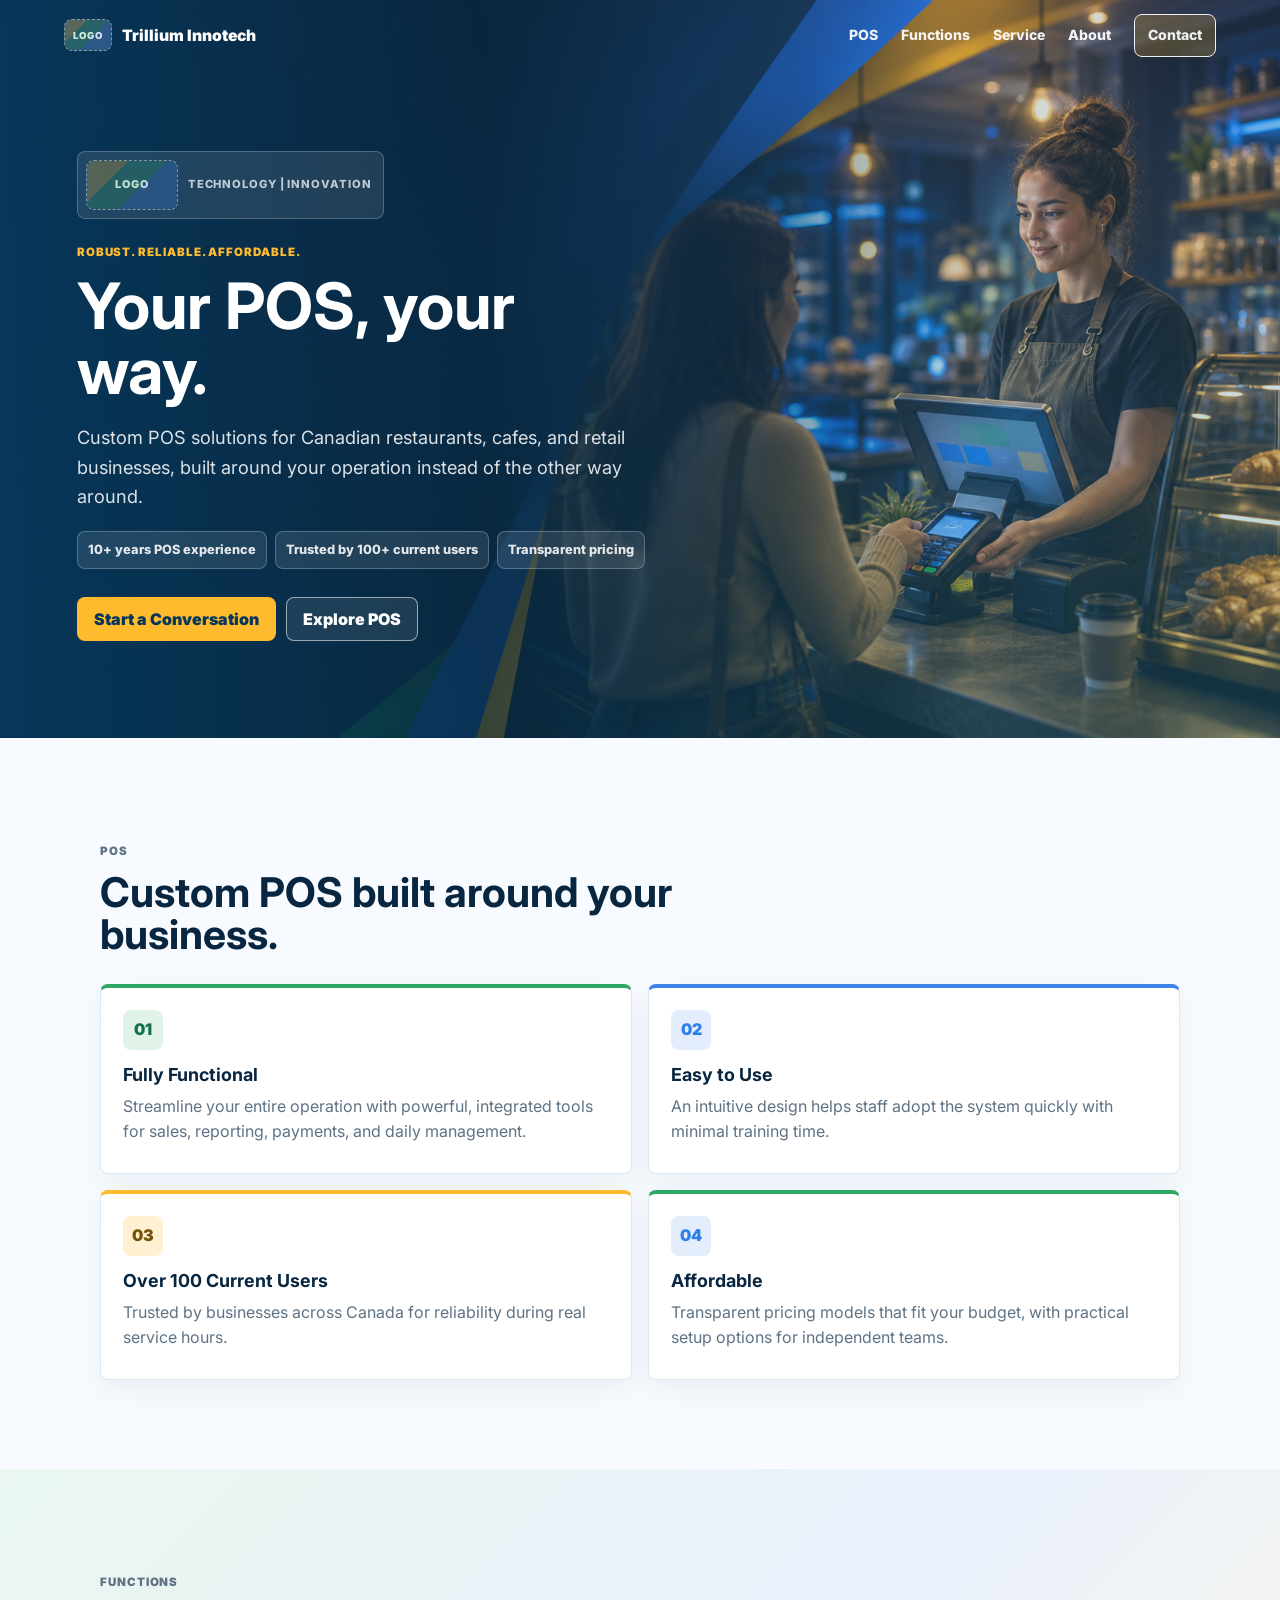
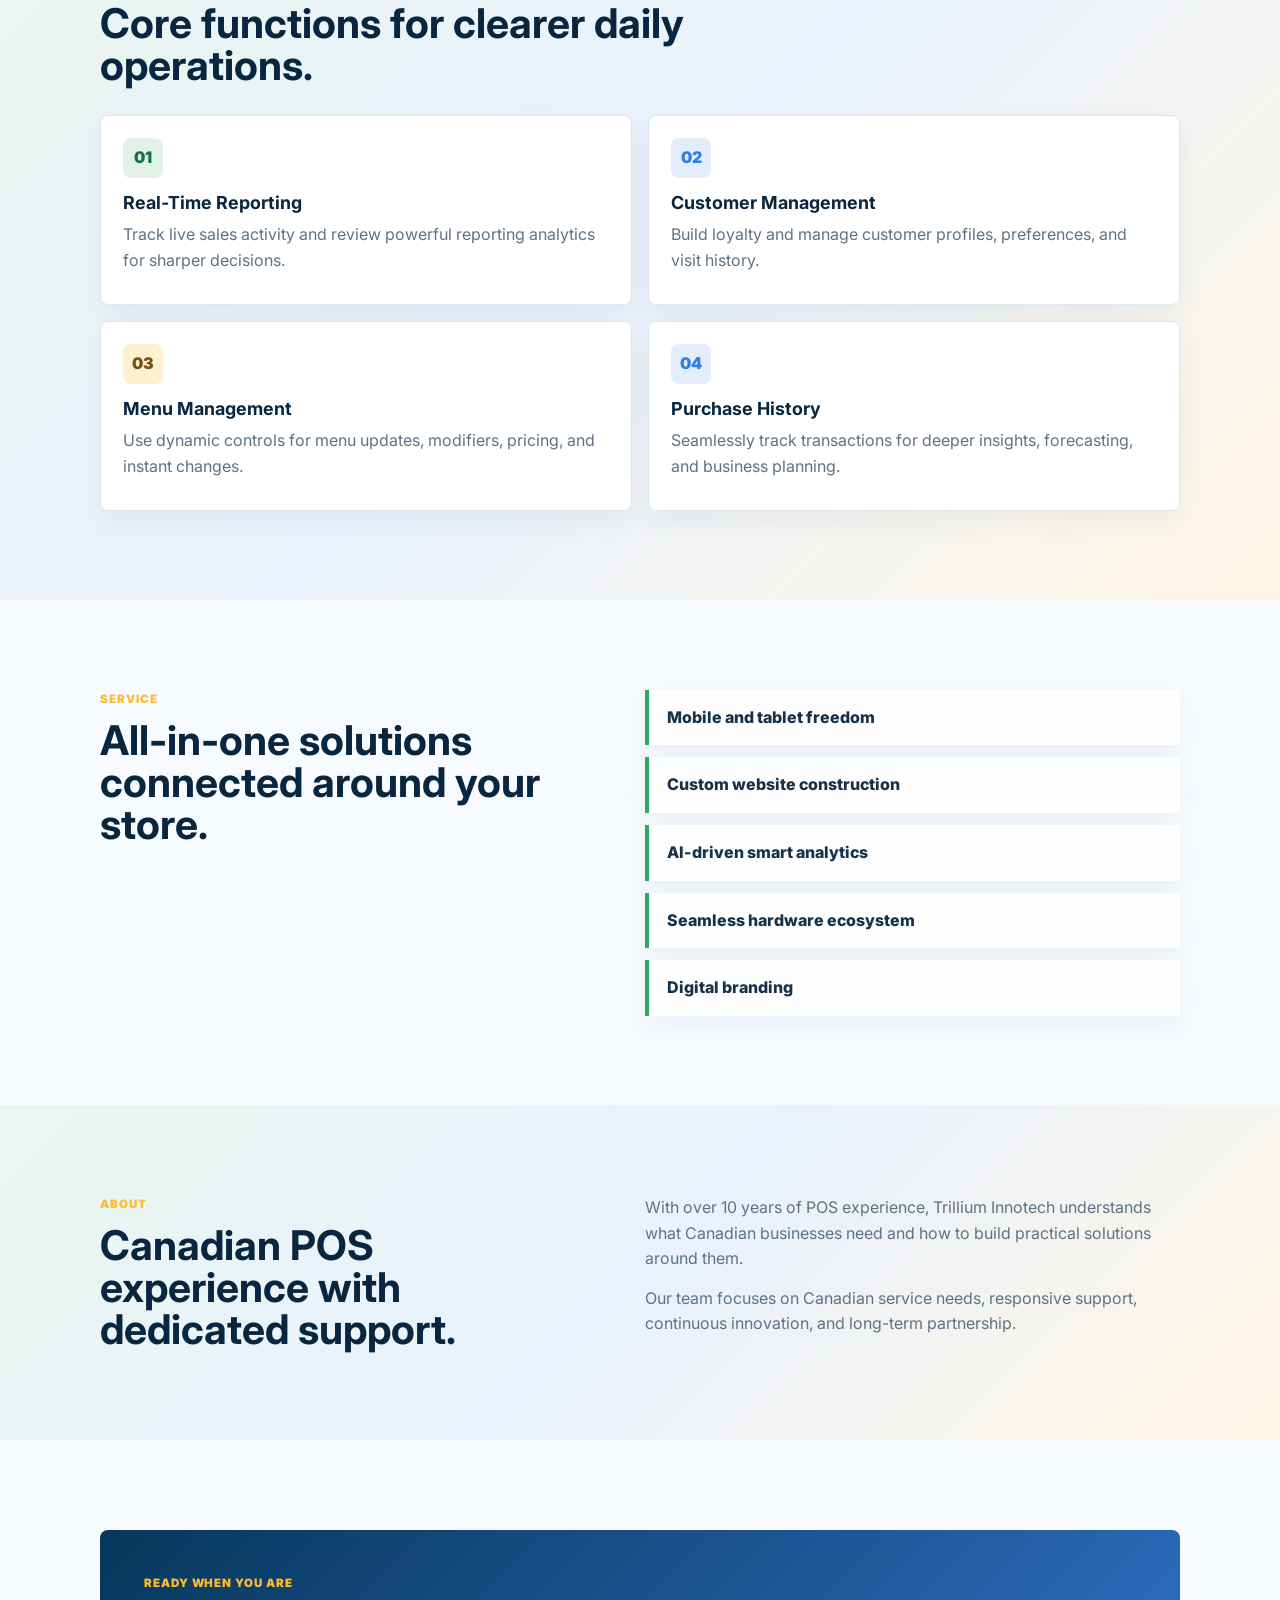
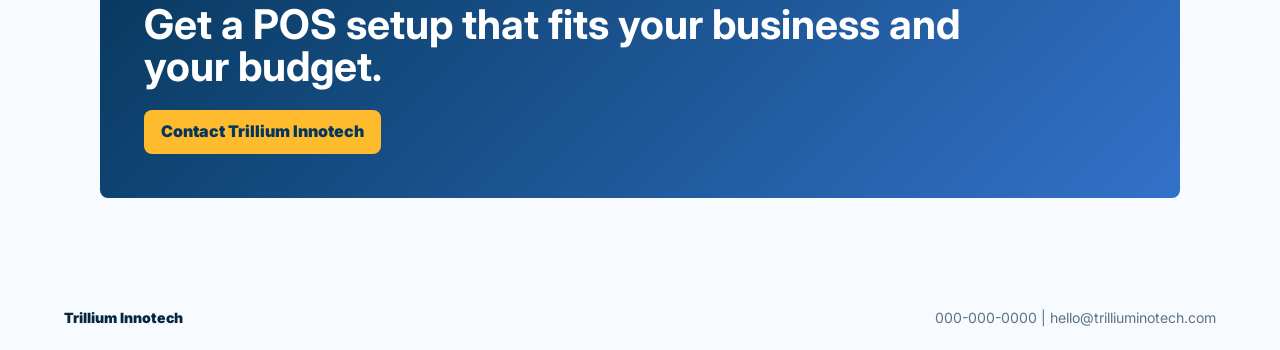
==== index.html @ b7286347 "Initial clean website" ====
<!doctype html>
<html lang="en">
  <head>
    <meta charset="utf-8">
    <meta name="viewport" content="width=device-width, initial-scale=1">
    <meta name="description" content="Trillium Innotech Canada delivers custom POS solutions for Canadian restaurants, cafes, and retail businesses.">
    <title>Trillium Innotech Canada | Your POS, Your Way</title>
    <link rel="preconnect" href="https://fonts.googleapis.com">
    <link rel="preconnect" href="https://fonts.gstatic.com" crossorigin>
    <link href="https://fonts.googleapis.com/css2?family=Inter:wght@400;500;600;700;800;900&display=swap" rel="stylesheet">
    <link rel="stylesheet" href="styles.css">
  </head>
  <body>
    <header class="site-header" data-header>
      <a class="brand" href="index.html" aria-label="Trillium Innotech home">
        <span class="logo-slot header-logo-slot" aria-hidden="true">Logo</span>
        <span>Trillium Innotech</span>
      </a>
      <nav class="nav" aria-label="Primary navigation">
        <a href="pos.html">POS</a>
        <a href="functions.html">Functions</a>
        <a href="service.html">Service</a>
        <a href="about.html">About</a>
        <a class="nav-cta" href="contact.html">Contact</a>
      </nav>
    </header>

    <main>
      <section class="hero">
        <img class="hero-image" src="assets/pos-hero.png" alt="Cafe checkout payment moment with POS technology">
        <div class="hero-overlay" aria-hidden="true"></div>
        <div class="hero-content">
          <div class="logo-reserve" aria-label="Reserved logo placement">
            <span class="logo-slot hero-logo-slot">Logo</span>
            <span class="logo-reserve-text">Technology | Innovation</span>
          </div>
          <p class="eyebrow">Robust. Reliable. Affordable.</p>
          <h1>Your POS, your way.</h1>
          <p class="hero-copy">
            Custom POS solutions for Canadian restaurants, cafes, and retail businesses, built around your operation instead of the other way around.
          </p>
          <div class="trust-strip" aria-label="Key commitments">
            <span>10+ years POS experience</span>
            <span>Trusted by 100+ current users</span>
            <span>Transparent pricing</span>
          </div>
          <div class="hero-actions">
            <a class="button primary" href="contact.html">Start a Conversation</a>
            <a class="button secondary" href="pos.html">Explore POS</a>
          </div>
        </div>
      </section>

      <section class="section">
        <div class="section-inner">
          <div class="section-heading">
            <p class="eyebrow">POS</p>
            <h2>Custom POS built around your business.</h2>
          </div>
          <div class="feature-layout">
            <article class="feature-card strong">
              <span class="card-icon">01</span>
              <h3>Fully Functional</h3>
              <p>Streamline your entire operation with powerful, integrated tools for sales, reporting, payments, and daily management.</p>
            </article>
            <article class="feature-card strong">
              <span class="card-icon">02</span>
              <h3>Easy to Use</h3>
              <p>An intuitive design helps staff adopt the system quickly with minimal training time.</p>
            </article>
            <article class="feature-card strong">
              <span class="card-icon">03</span>
              <h3>Over 100 Current Users</h3>
              <p>Trusted by businesses across Canada for reliability during real service hours.</p>
            </article>
            <article class="feature-card strong">
              <span class="card-icon">04</span>
              <h3>Affordable</h3>
              <p>Transparent pricing models that fit your budget, with practical setup options for independent teams.</p>
            </article>
          </div>
        </div>
      </section>

      <section class="section band">
        <div class="section-inner">
          <div class="section-heading">
            <p class="eyebrow">Functions</p>
            <h2>Core functions for clearer daily operations.</h2>
          </div>
          <div class="feature-layout">
            <article class="feature-card">
              <span class="card-icon">01</span>
              <h3>Real-Time Reporting</h3>
              <p>Track live sales activity and review powerful reporting analytics for sharper decisions.</p>
            </article>
            <article class="feature-card">
              <span class="card-icon">02</span>
              <h3>Customer Management</h3>
              <p>Build loyalty and manage customer profiles, preferences, and visit history.</p>
            </article>
            <article class="feature-card">
              <span class="card-icon">03</span>
              <h3>Menu Management</h3>
              <p>Use dynamic controls for menu updates, modifiers, pricing, and instant changes.</p>
            </article>
            <article class="feature-card">
              <span class="card-icon">04</span>
              <h3>Purchase History</h3>
              <p>Seamlessly track transactions for deeper insights, forecasting, and business planning.</p>
            </article>
          </div>
        </div>
      </section>

      <section class="section">
        <div class="section-inner split">
          <div>
            <p class="eyebrow">Service</p>
            <h2>All-in-one solutions connected around your store.</h2>
          </div>
          <div class="check-list">
            <p>Mobile and tablet freedom</p>
            <p>Custom website construction</p>
            <p>AI-driven smart analytics</p>
            <p>Seamless hardware ecosystem</p>
            <p>Digital branding</p>
          </div>
        </div>
      </section>

      <section class="section band">
        <div class="section-inner split">
          <div>
            <p class="eyebrow">About</p>
            <h2>Canadian POS experience with dedicated support.</h2>
          </div>
          <div class="body-copy">
            <p>With over 10 years of POS experience, Trillium Innotech understands what Canadian businesses need and how to build practical solutions around them.</p>
            <p>Our team focuses on Canadian service needs, responsive support, continuous innovation, and long-term partnership.</p>
          </div>
        </div>
      </section>

      <section class="section">
        <div class="section-inner cta-panel">
          <p class="eyebrow">Ready when you are</p>
          <h2>Get a POS setup that fits your business and your budget.</h2>
          <a class="button primary" href="contact.html">Contact Trillium Innotech</a>
        </div>
      </section>
    </main>

    <footer class="footer">
      <span>Trillium Innotech</span>
      <span>000-000-0000 | hello@trilliuminotech.com</span>
    </footer>

    <script src="script.js"></script>
  </body>
</html>
---- styles.css ----
:root {
  --navy: #06375b;
  --blue-slate: #3f82e8;
  --deep-teal: #13724e;
  --ocean: #2f7fe8;
  --aqua: #2fa866;
  --gold: #fdbb2d;
  --amber: #ffd464;
  --charcoal: #082640;
  --ink: #16324a;
  --muted: #5e7284;
  --paper: #f7fbff;
  --line: #dbe8f3;
  --white: #ffffff;
  --shadow: 0 18px 55px rgba(6, 55, 91, 0.14);
}

* {
  box-sizing: border-box;
}

html {
  scroll-behavior: smooth;
}

body {
  margin: 0;
  font-family: Inter, Arial, sans-serif;
  color: var(--ink);
  background: var(--paper);
  line-height: 1.6;
}

a {
  color: inherit;
  text-decoration: none;
}

img {
  display: block;
  max-width: 100%;
}

h1,
h2,
h3,
p {
  overflow-wrap: anywhere;
}

h1,
h2,
h3 {
  margin: 0;
  color: var(--charcoal);
  line-height: 1.02;
  letter-spacing: 0;
}

h1 {
  font-size: clamp(2.45rem, 5vw, 4.75rem);
}

h2 {
  font-size: clamp(1.8rem, 3.2vw, 3rem);
}

h3 {
  font-size: 1.12rem;
}

p {
  margin: 0;
}

.site-header {
  position: fixed;
  top: 0;
  left: 0;
  right: 0;
  z-index: 20;
  display: flex;
  align-items: center;
  justify-content: space-between;
  gap: 20px;
  padding: 14px clamp(20px, 5vw, 64px);
  color: var(--white);
  transition: background 180ms ease, box-shadow 180ms ease, color 180ms ease;
}

.site-header.light,
.site-header.is-scrolled {
  background: rgba(247, 251, 255, 0.96);
  color: var(--charcoal);
  box-shadow: 0 10px 30px rgba(6, 55, 91, 0.09);
  backdrop-filter: blur(16px);
}

.brand {
  display: inline-flex;
  align-items: center;
  gap: 10px;
  font-size: 0.98rem;
  font-weight: 900;
}

.logo-slot {
  display: grid;
  place-items: center;
  border: 1px dashed rgba(255, 255, 255, 0.45);
  border-radius: 8px;
  color: currentColor;
  font-weight: 900;
  text-transform: uppercase;
  letter-spacing: 0.08em;
  position: relative;
  overflow: hidden;
}

.logo-slot::before {
  content: "";
  position: absolute;
  inset: 0;
  background: linear-gradient(135deg, var(--gold) 0 30%, var(--aqua) 30% 58%, var(--blue-slate) 58% 100%);
  opacity: 0.24;
}

.logo-slot {
  isolation: isolate;
}

.header-logo-slot {
  width: 48px;
  height: 32px;
  font-size: 0.6rem;
  background: rgba(255, 255, 255, 0.12);
}

.site-header.light .header-logo-slot,
.site-header.is-scrolled .header-logo-slot {
  color: var(--ocean);
  background: var(--white);
  border-color: rgba(6, 55, 91, 0.18);
}

.nav {
  display: flex;
  align-items: center;
  gap: clamp(12px, 1.8vw, 24px);
  font-size: 0.88rem;
  font-weight: 800;
}

.nav a {
  opacity: 0.92;
}

.nav-cta {
  padding: 9px 13px;
  border: 1px solid currentColor;
  border-radius: 8px;
  background: rgba(253, 187, 45, 0.22);
}

.hero {
  position: relative;
  min-height: 82vh;
  display: grid;
  align-items: center;
  overflow: hidden;
  color: var(--white);
}

.hero-image,
.hero-overlay {
  position: absolute;
  inset: 0;
  width: 100%;
  height: 100%;
}

.hero-image {
  object-fit: cover;
}

.hero-overlay {
  background:
    linear-gradient(90deg, rgba(6, 55, 91, 0.94) 0%, rgba(8, 38, 64, 0.78) 38%, rgba(63, 130, 232, 0.2) 76%),
    linear-gradient(0deg, rgba(47, 168, 102, 0.18), rgba(253, 187, 45, 0.08));
}

.hero-content {
  position: relative;
  z-index: 1;
  width: min(720px, calc(100% - 40px));
  margin-left: clamp(20px, 6vw, 78px);
  padding-top: 54px;
}

.hero h1 {
  color: var(--white);
  max-width: 12ch;
}

.contact h1 {
  color: var(--white);
  max-width: 980px;
}

.hero-copy {
  max-width: 600px;
  margin-top: 20px;
  color: rgba(255, 255, 255, 0.86);
  font-size: clamp(1rem, 1.45vw, 1.14rem);
}

.logo-reserve {
  display: inline-flex;
  align-items: center;
  gap: 10px;
  margin-bottom: 24px;
  padding: 8px 12px 8px 8px;
  border: 1px solid rgba(255, 255, 255, 0.22);
  border-radius: 8px;
  background: rgba(255, 255, 255, 0.1);
  color: rgba(255, 255, 255, 0.9);
  backdrop-filter: blur(8px);
}

.hero-logo-slot {
  width: 92px;
  height: 50px;
  font-size: 0.68rem;
}

.logo-reserve-text {
  color: rgba(255, 255, 255, 0.72);
  font-size: 0.7rem;
  font-weight: 800;
  letter-spacing: 0.08em;
  text-transform: uppercase;
}

.eyebrow {
  margin: 0 0 12px;
  color: var(--gold);
  font-size: 0.72rem;
  font-weight: 900;
  letter-spacing: 0.08em;
  text-transform: uppercase;
}

.trust-strip {
  display: flex;
  flex-wrap: wrap;
  gap: 8px;
  margin-top: 20px;
}

.trust-strip span {
  padding: 8px 10px;
  border: 1px solid rgba(255, 255, 255, 0.24);
  border-radius: 8px;
  background: rgba(255, 255, 255, 0.1);
  color: rgba(255, 255, 255, 0.88);
  font-size: 0.8rem;
  font-weight: 800;
}

.hero-actions {
  display: flex;
  flex-wrap: wrap;
  gap: 10px;
  margin-top: 28px;
}

.button {
  display: inline-flex;
  align-items: center;
  justify-content: center;
  min-height: 44px;
  padding: 11px 16px;
  border: 1px solid transparent;
  border-radius: 8px;
  font-weight: 900;
  line-height: 1.1;
  cursor: pointer;
}

.button.primary {
  background: var(--gold);
  color: var(--navy);
}

.button.secondary {
  border-color: rgba(255, 255, 255, 0.55);
  color: var(--white);
  background: rgba(255, 255, 255, 0.09);
}

.section {
  padding: clamp(56px, 7vw, 92px) 0;
}

.section-inner {
  width: min(1080px, calc(100% - 40px));
  margin: 0 auto;
}

.section-inner.narrow {
  width: min(760px, calc(100% - 40px));
}

.section-heading {
  max-width: 700px;
  margin-bottom: 28px;
}

.section-heading p {
  max-width: 600px;
  margin-top: 14px;
  color: var(--muted);
}

.pillar-grid,
.feature-layout {
  display: grid;
  grid-template-columns: repeat(3, minmax(0, 1fr));
  gap: 16px;
}

.feature-layout {
  grid-template-columns: repeat(2, minmax(0, 1fr));
}

.feature-card {
  min-height: 190px;
  padding: 22px;
  border: 1px solid var(--line);
  border-radius: 8px;
  background: var(--white);
  box-shadow: 0 10px 28px rgba(6, 55, 91, 0.06);
}

.feature-card.strong {
  border-top: 4px solid var(--aqua);
}

.feature-card.strong:nth-child(2) {
  border-top-color: var(--blue-slate);
}

.feature-card.strong:nth-child(3) {
  border-top-color: var(--gold);
}

.feature-card h3 {
  margin-top: 16px;
}

.feature-card p {
  margin-top: 10px;
  color: var(--muted);
}

.card-icon {
  display: grid;
  place-items: center;
  width: 40px;
  height: 40px;
  border-radius: 8px;
  background: rgba(47, 168, 102, 0.14);
  color: var(--deep-teal);
  font-weight: 900;
}

.feature-card:nth-child(2n) .card-icon {
  background: rgba(63, 130, 232, 0.14);
  color: var(--ocean);
}

.feature-card:nth-child(3n) .card-icon {
  background: rgba(253, 187, 45, 0.22);
  color: #76510b;
}

.band {
  background:
    linear-gradient(135deg, rgba(47, 168, 102, 0.1), rgba(63, 130, 232, 0.11), rgba(253, 187, 45, 0.13)),
    var(--white);
}

.split,
.contact-grid {
  display: grid;
  grid-template-columns: minmax(0, 0.95fr) minmax(0, 1.05fr);
  gap: clamp(28px, 5vw, 60px);
  align-items: start;
}

.check-list {
  display: grid;
  gap: 12px;
}

.check-list p {
  padding: 15px 18px;
  border-left: 4px solid var(--aqua);
  background: rgba(255, 255, 255, 0.86);
  box-shadow: 0 10px 26px rgba(6, 55, 91, 0.06);
  color: var(--ink);
  font-weight: 800;
}

.warranty-strip {
  display: grid;
  grid-template-columns: minmax(0, 0.9fr) minmax(0, 1.1fr);
  gap: clamp(24px, 4vw, 48px);
  align-items: center;
}

.warranty-list {
  display: grid;
  grid-template-columns: repeat(3, minmax(0, 1fr));
  gap: 12px;
}

.warranty-list p {
  display: grid;
  gap: 6px;
  padding: 18px;
  border: 1px solid var(--line);
  border-radius: 8px;
  background: rgba(255, 255, 255, 0.88);
  box-shadow: 0 10px 26px rgba(6, 55, 91, 0.06);
}

.warranty-list strong {
  color: var(--charcoal);
}

.warranty-list span {
  color: var(--muted);
  font-weight: 800;
}

.body-copy {
  display: grid;
  gap: 14px;
  color: var(--muted);
  font-size: 1rem;
}

.cta-panel {
  padding: clamp(28px, 4vw, 44px);
  border-radius: 8px;
  background:
    linear-gradient(135deg, rgba(6, 55, 91, 0.97), rgba(63, 130, 232, 0.78)),
    var(--navy);
  color: var(--white);
}

.cta-panel h2 {
  max-width: 850px;
  color: var(--white);
}

.cta-panel .button {
  margin-top: 22px;
}

.page-hero {
  position: relative;
  min-height: 76vh;
  display: grid;
  align-items: center;
  overflow: hidden;
  padding: 138px 0 72px;
  background: var(--navy);
  color: var(--white);
}

.page-hero-image,
.page-hero-overlay {
  position: absolute;
  inset: 0;
  width: 100%;
  height: 100%;
}

.page-hero-image {
  object-fit: cover;
}

.page-hero-overlay {
  background:
    linear-gradient(90deg, rgba(6, 55, 91, 0.95) 0%, rgba(8, 38, 64, 0.76) 42%, rgba(63, 130, 232, 0.1) 78%),
    linear-gradient(0deg, rgba(47, 168, 102, 0.12), rgba(253, 187, 45, 0.08));
}

.page-hero .section-inner {
  position: relative;
  z-index: 1;
}

.page-hero h1 {
  color: var(--white);
}

.page-hero p:not(.eyebrow) {
  max-width: 640px;
  margin-top: 18px;
  color: rgba(255, 255, 255, 0.78);
  font-size: 1.05rem;
}

.contact {
  padding: clamp(96px, 10vw, 140px) 0 clamp(60px, 7vw, 92px);
  background:
    linear-gradient(135deg, rgba(6, 55, 91, 0.97), rgba(63, 130, 232, 0.76), rgba(47, 168, 102, 0.5)),
    var(--navy);
  color: var(--white);
}

.page-contact {
  min-height: calc(100vh - 76px);
}

.contact-stack {
  display: grid;
  gap: clamp(28px, 4vw, 44px);
}

.contact-intro {
  max-width: 980px;
}

.contact-lower {
  display: grid;
  grid-template-columns: minmax(260px, 0.75fr) minmax(420px, 1.25fr);
  gap: clamp(24px, 4vw, 48px);
  align-items: start;
}

.contact-details {
  display: grid;
  gap: 18px;
}

.contact p {
  max-width: 600px;
  margin-top: 18px;
  color: rgba(255, 255, 255, 0.72);
  font-size: 1rem;
}

.contact-intro p {
  max-width: 720px;
}

.contact-methods {
  display: grid;
  gap: 10px;
}

.contact-methods a {
  display: grid;
  gap: 3px;
  padding: 14px 16px;
  border: 1px solid rgba(255, 255, 255, 0.16);
  border-radius: 8px;
  background: rgba(255, 255, 255, 0.08);
}

.contact-methods span {
  color: var(--amber);
  font-size: 0.76rem;
  font-weight: 900;
  letter-spacing: 0.08em;
  text-transform: uppercase;
}

.contact-methods strong {
  color: var(--white);
  font-size: 1rem;
  overflow-wrap: anywhere;
}

.contact-form {
  display: grid;
  gap: 12px;
  padding: 20px;
  border-radius: 8px;
  background: rgba(255, 255, 255, 0.09);
  border: 1px solid rgba(255, 255, 255, 0.16);
}

.contact-form label {
  display: grid;
  gap: 7px;
  color: rgba(255, 255, 255, 0.82);
  font-size: 0.9rem;
  font-weight: 800;
}

.contact-form input,
.contact-form textarea {
  width: 100%;
  border: 1px solid rgba(255, 255, 255, 0.18);
  border-radius: 8px;
  padding: 12px 13px;
  color: var(--white);
  background: rgba(255, 255, 255, 0.11);
  font: inherit;
}

.contact-form textarea {
  resize: vertical;
}

.contact-form input::placeholder,
.contact-form textarea::placeholder {
  color: rgba(255, 255, 255, 0.48);
}

.contact-form .button {
  width: 100%;
}

.contact-form .button:disabled {
  cursor: wait;
  opacity: 0.68;
}

.form-status {
  min-height: 1.35em;
  margin: 0;
  color: rgba(255, 255, 255, 0.72);
  font-size: 0.92rem;
}

.form-status[data-state="success"] {
  color: #99f6c8;
}

.form-status[data-state="error"] {
  color: #f8c38d;
}

.footer {
  display: flex;
  flex-wrap: wrap;
  justify-content: space-between;
  gap: 12px;
  padding: 20px clamp(20px, 5vw, 64px);
  color: var(--muted);
  background: var(--paper);
  font-size: 0.88rem;
}

.footer span:first-child {
  color: var(--charcoal);
  font-weight: 900;
}

@media (max-width: 900px) {
  .site-header {
    align-items: flex-start;
    padding: 14px 20px;
  }

  .nav {
    display: none;
  }

  .hero {
    min-height: 78vh;
  }

  .hero-overlay {
    background: linear-gradient(90deg, rgba(6, 55, 91, 0.96), rgba(63, 130, 232, 0.68));
  }

  .page-hero {
    min-height: 70vh;
  }

  .page-hero-overlay {
    background: linear-gradient(90deg, rgba(6, 55, 91, 0.96), rgba(63, 130, 232, 0.68));
  }

  .hero-content {
    margin-left: 20px;
    padding-top: 48px;
  }

  .pillar-grid,
  .feature-layout,
  .split,
  .contact-grid,
  .contact-lower,
  .warranty-strip {
    grid-template-columns: 1fr;
  }

  .warranty-list {
    grid-template-columns: 1fr;
  }

  .feature-card {
    min-height: auto;
  }
}

@media (max-width: 540px) {
  h1 {
    font-size: 2.25rem;
  }

  .logo-reserve {
    align-items: flex-start;
    flex-direction: column;
  }

  .hero-actions,
  .button {
    width: 100%;
  }

  .hero-content {
    width: calc(100% - 32px);
    margin-left: 16px;
  }
}
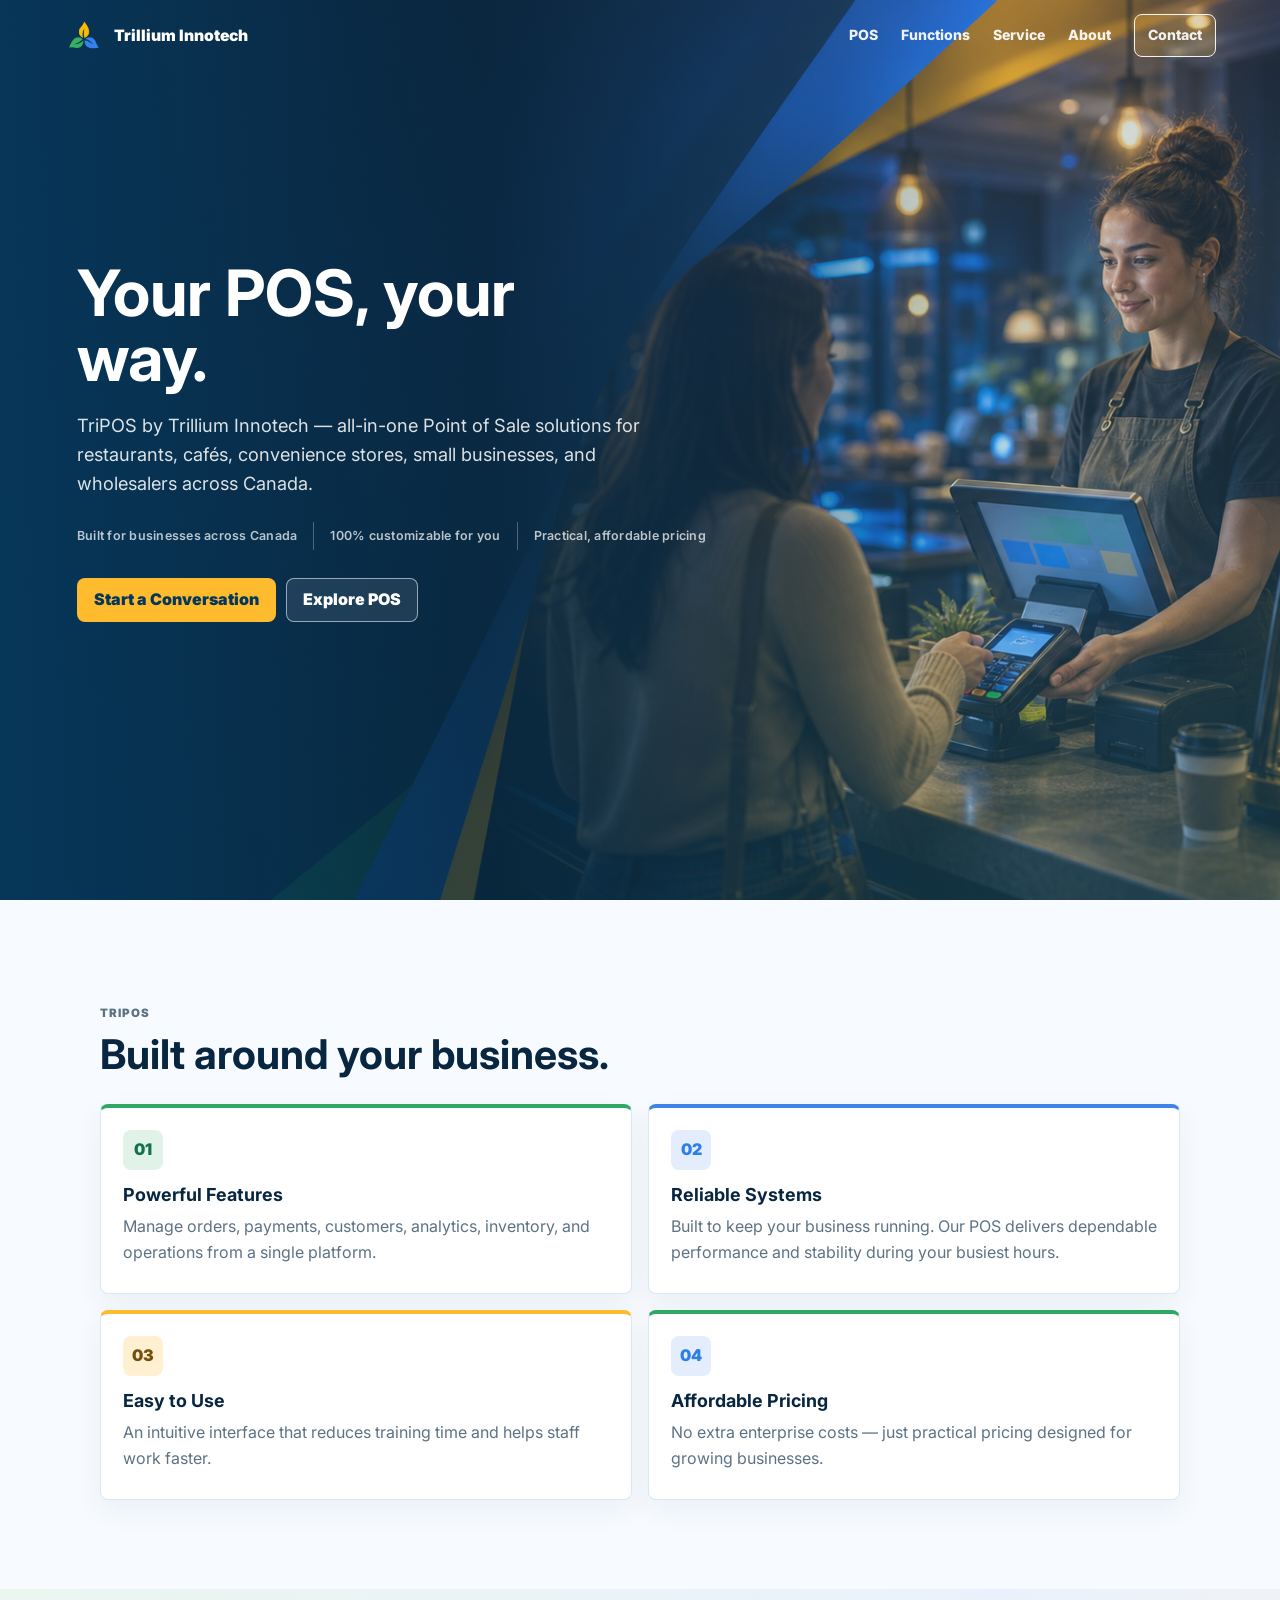
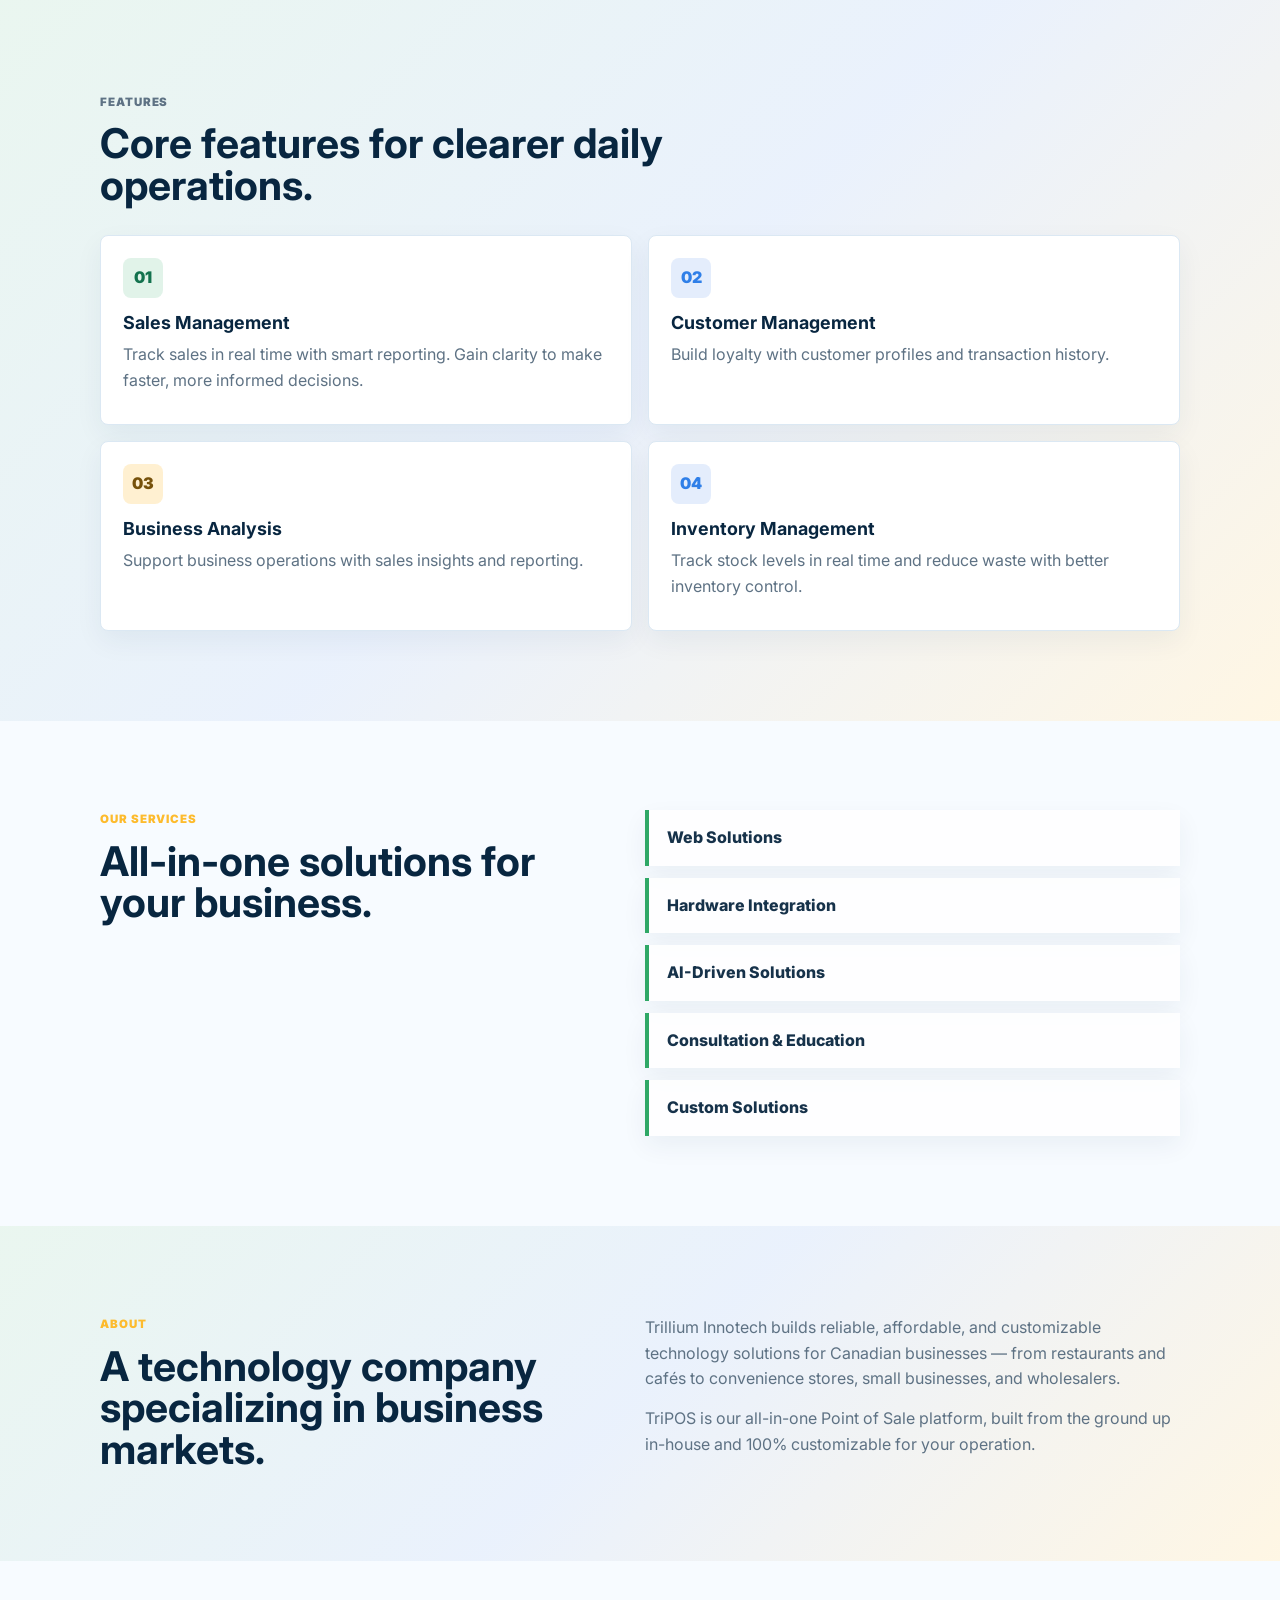
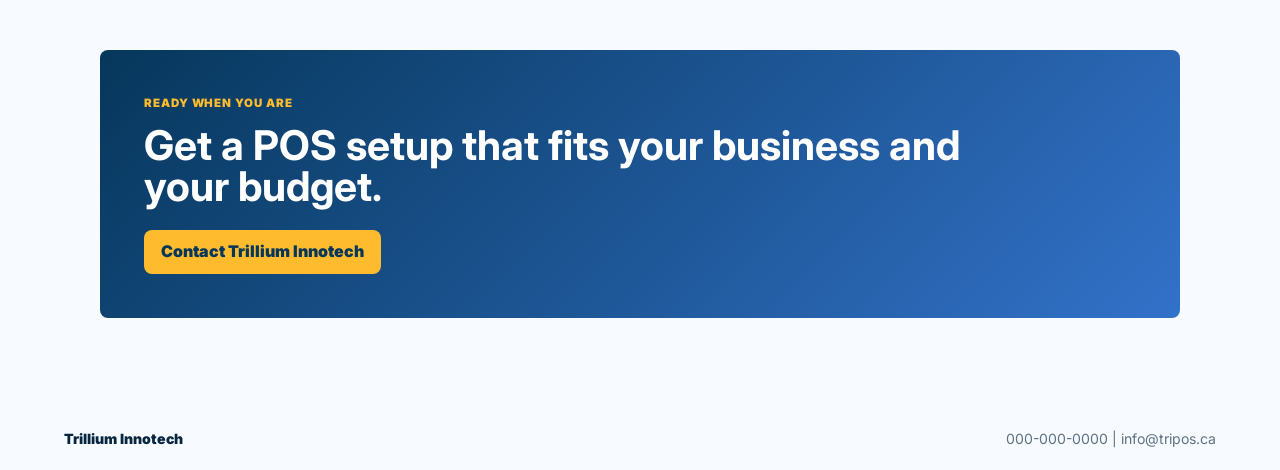
==== commit 77b411ad: "feat: refactor follow by brochure. Add logo assets" ====
--- a/index.html
+++ b/index.html
@@ -13,7 +13,7 @@
   <body>
     <header class="site-header" data-header>
       <a class="brand" href="index.html" aria-label="Trillium Innotech home">
-        <span class="logo-slot header-logo-slot" aria-hidden="true">Logo</span>
+        <img src="assets/logo_remove_bg.png" alt="Trillium Innotech" class="header-logo" aria-hidden="true">
         <span>Trillium Innotech</span>
       </a>
       <nav class="nav" aria-label="Primary navigation">
@@ -30,19 +30,14 @@
         <img class="hero-image" src="assets/pos-hero.png" alt="Cafe checkout payment moment with POS technology">
         <div class="hero-overlay" aria-hidden="true"></div>
         <div class="hero-content">
-          <div class="logo-reserve" aria-label="Reserved logo placement">
-            <span class="logo-slot hero-logo-slot">Logo</span>
-            <span class="logo-reserve-text">Technology | Innovation</span>
-          </div>
-          <p class="eyebrow">Robust. Reliable. Affordable.</p>
           <h1>Your POS, your way.</h1>
           <p class="hero-copy">
-            Custom POS solutions for Canadian restaurants, cafes, and retail businesses, built around your operation instead of the other way around.
+            TriPOS by Trillium Innotech — all-in-one Point of Sale solutions for restaurants, cafés, convenience stores, small businesses, and wholesalers across Canada.
           </p>
           <div class="trust-strip" aria-label="Key commitments">
-            <span>10+ years POS experience</span>
-            <span>Trusted by 100+ current users</span>
-            <span>Transparent pricing</span>
+            <span>Built for businesses across Canada</span>
+            <span>100% customizable for you</span>
+            <span>Practical, affordable pricing</span>
           </div>
           <div class="hero-actions">
             <a class="button primary" href="contact.html">Start a Conversation</a>
@@ -54,29 +49,29 @@
       <section class="section">
         <div class="section-inner">
           <div class="section-heading">
-            <p class="eyebrow">POS</p>
-            <h2>Custom POS built around your business.</h2>
+            <p class="eyebrow">TriPOS</p>
+            <h2>Built around your business.</h2>
           </div>
           <div class="feature-layout">
             <article class="feature-card strong">
               <span class="card-icon">01</span>
-              <h3>Fully Functional</h3>
-              <p>Streamline your entire operation with powerful, integrated tools for sales, reporting, payments, and daily management.</p>
+              <h3>Powerful Features</h3>
+              <p>Manage orders, payments, customers, analytics, inventory, and operations from a single platform.</p>
             </article>
             <article class="feature-card strong">
               <span class="card-icon">02</span>
-              <h3>Easy to Use</h3>
-              <p>An intuitive design helps staff adopt the system quickly with minimal training time.</p>
+              <h3>Reliable Systems</h3>
+              <p>Built to keep your business running. Our POS delivers dependable performance and stability during your busiest hours.</p>
             </article>
             <article class="feature-card strong">
               <span class="card-icon">03</span>
-              <h3>Over 100 Current Users</h3>
-              <p>Trusted by businesses across Canada for reliability during real service hours.</p>
+              <h3>Easy to Use</h3>
+              <p>An intuitive interface that reduces training time and helps staff work faster.</p>
             </article>
             <article class="feature-card strong">
               <span class="card-icon">04</span>
-              <h3>Affordable</h3>
-              <p>Transparent pricing models that fit your budget, with practical setup options for independent teams.</p>
+              <h3>Affordable Pricing</h3>
+              <p>No extra enterprise costs — just practical pricing designed for growing businesses.</p>
             </article>
           </div>
         </div>
@@ -85,29 +80,29 @@
       <section class="section band">
         <div class="section-inner">
           <div class="section-heading">
-            <p class="eyebrow">Functions</p>
-            <h2>Core functions for clearer daily operations.</h2>
+            <p class="eyebrow">Features</p>
+            <h2>Core features for clearer daily operations.</h2>
           </div>
           <div class="feature-layout">
             <article class="feature-card">
               <span class="card-icon">01</span>
-              <h3>Real-Time Reporting</h3>
-              <p>Track live sales activity and review powerful reporting analytics for sharper decisions.</p>
+              <h3>Sales Management</h3>
+              <p>Track sales in real time with smart reporting. Gain clarity to make faster, more informed decisions.</p>
             </article>
             <article class="feature-card">
               <span class="card-icon">02</span>
               <h3>Customer Management</h3>
-              <p>Build loyalty and manage customer profiles, preferences, and visit history.</p>
+              <p>Build loyalty with customer profiles and transaction history.</p>
             </article>
             <article class="feature-card">
               <span class="card-icon">03</span>
-              <h3>Menu Management</h3>
-              <p>Use dynamic controls for menu updates, modifiers, pricing, and instant changes.</p>
+              <h3>Business Analysis</h3>
+              <p>Support business operations with sales insights and reporting.</p>
             </article>
             <article class="feature-card">
               <span class="card-icon">04</span>
-              <h3>Purchase History</h3>
-              <p>Seamlessly track transactions for deeper insights, forecasting, and business planning.</p>
+              <h3>Inventory Management</h3>
+              <p>Track stock levels in real time and reduce waste with better inventory control.</p>
             </article>
           </div>
         </div>
@@ -116,15 +111,15 @@
       <section class="section">
         <div class="section-inner split">
           <div>
-            <p class="eyebrow">Service</p>
-            <h2>All-in-one solutions connected around your store.</h2>
+            <p class="eyebrow">Our Services</p>
+            <h2>All-in-one solutions for your business.</h2>
           </div>
           <div class="check-list">
-            <p>Mobile and tablet freedom</p>
-            <p>Custom website construction</p>
-            <p>AI-driven smart analytics</p>
-            <p>Seamless hardware ecosystem</p>
-            <p>Digital branding</p>
+            <p>Web Solutions</p>
+            <p>Hardware Integration</p>
+            <p>AI-Driven Solutions</p>
+            <p>Consultation &amp; Education</p>
+            <p>Custom Solutions</p>
           </div>
         </div>
       </section>
@@ -133,11 +128,11 @@
         <div class="section-inner split">
           <div>
             <p class="eyebrow">About</p>
-            <h2>Canadian POS experience with dedicated support.</h2>
+            <h2>A technology company specializing in business markets.</h2>
           </div>
           <div class="body-copy">
-            <p>With over 10 years of POS experience, Trillium Innotech understands what Canadian businesses need and how to build practical solutions around them.</p>
-            <p>Our team focuses on Canadian service needs, responsive support, continuous innovation, and long-term partnership.</p>
+            <p>Trillium Innotech builds reliable, affordable, and customizable technology solutions for Canadian businesses — from restaurants and cafés to convenience stores, small businesses, and wholesalers.</p>
+            <p>TriPOS is our all-in-one Point of Sale platform, built from the ground up in-house and 100% customizable for your operation.</p>
           </div>
         </div>
       </section>
@@ -153,7 +148,7 @@
 
     <footer class="footer">
       <span>Trillium Innotech</span>
-      <span>000-000-0000 | hello@trilliuminotech.com</span>
+      <span>000-000-0000 | info@tripos.ca</span>
     </footer>
 
     <script src="script.js"></script>
--- a/styles.css
+++ b/styles.css
@@ -104,43 +104,10 @@
   font-weight: 900;
 }
 
-.logo-slot {
-  display: grid;
-  place-items: center;
-  border: 1px dashed rgba(255, 255, 255, 0.45);
-  border-radius: 8px;
-  color: currentColor;
-  font-weight: 900;
-  text-transform: uppercase;
-  letter-spacing: 0.08em;
-  position: relative;
-  overflow: hidden;
-}
-
-.logo-slot::before {
-  content: "";
-  position: absolute;
-  inset: 0;
-  background: linear-gradient(135deg, var(--gold) 0 30%, var(--aqua) 30% 58%, var(--blue-slate) 58% 100%);
-  opacity: 0.24;
-}
-
-.logo-slot {
-  isolation: isolate;
-}
-
-.header-logo-slot {
-  width: 48px;
+.header-logo {
   height: 32px;
-  font-size: 0.6rem;
-  background: rgba(255, 255, 255, 0.12);
-}
-
-.site-header.light .header-logo-slot,
-.site-header.is-scrolled .header-logo-slot {
-  color: var(--ocean);
-  background: var(--white);
-  border-color: rgba(6, 55, 91, 0.18);
+  width: auto;
+  display: block;
 }
 
 .nav {
@@ -164,7 +131,7 @@
 
 .hero {
   position: relative;
-  min-height: 82vh;
+  height: 100vh;
   display: grid;
   align-items: center;
   overflow: hidden;
@@ -195,6 +162,7 @@
   width: min(720px, calc(100% - 40px));
   margin-left: clamp(20px, 6vw, 78px);
   padding-top: 54px;
+  padding-bottom: 72px;
 }
 
 .hero h1 {
@@ -227,10 +195,10 @@
   backdrop-filter: blur(8px);
 }
 
-.hero-logo-slot {
-  width: 92px;
-  height: 50px;
-  font-size: 0.68rem;
+.hero-logo {
+  height: 48px;
+  width: auto;
+  display: block;
 }
 
 .logo-reserve-text {
@@ -253,18 +221,23 @@
 .trust-strip {
   display: flex;
   flex-wrap: wrap;
-  gap: 8px;
-  margin-top: 20px;
+  align-items: center;
+  gap: 0;
+  margin-top: 24px;
 }
 
 .trust-strip span {
-  padding: 8px 10px;
-  border: 1px solid rgba(255, 255, 255, 0.24);
-  border-radius: 8px;
-  background: rgba(255, 255, 255, 0.1);
-  color: rgba(255, 255, 255, 0.88);
-  font-size: 0.8rem;
-  font-weight: 800;
+  padding: 4px 16px;
+  border-left: 1px solid rgba(255, 255, 255, 0.28);
+  color: rgba(255, 255, 255, 0.72);
+  font-size: 0.78rem;
+  font-weight: 600;
+  letter-spacing: 0.02em;
+}
+
+.trust-strip span:first-child {
+  border-left: none;
+  padding-left: 0;
 }
 
 .hero-actions {
@@ -331,6 +304,10 @@
 
 .feature-layout {
   grid-template-columns: repeat(2, minmax(0, 1fr));
+}
+
+.feature-layout.stack {
+  grid-template-columns: 1fr;
 }
 
 .feature-card {
@@ -674,7 +651,7 @@
   }
 
   .hero {
-    min-height: 78vh;
+    height: 100svh;
   }
 
   .hero-overlay {
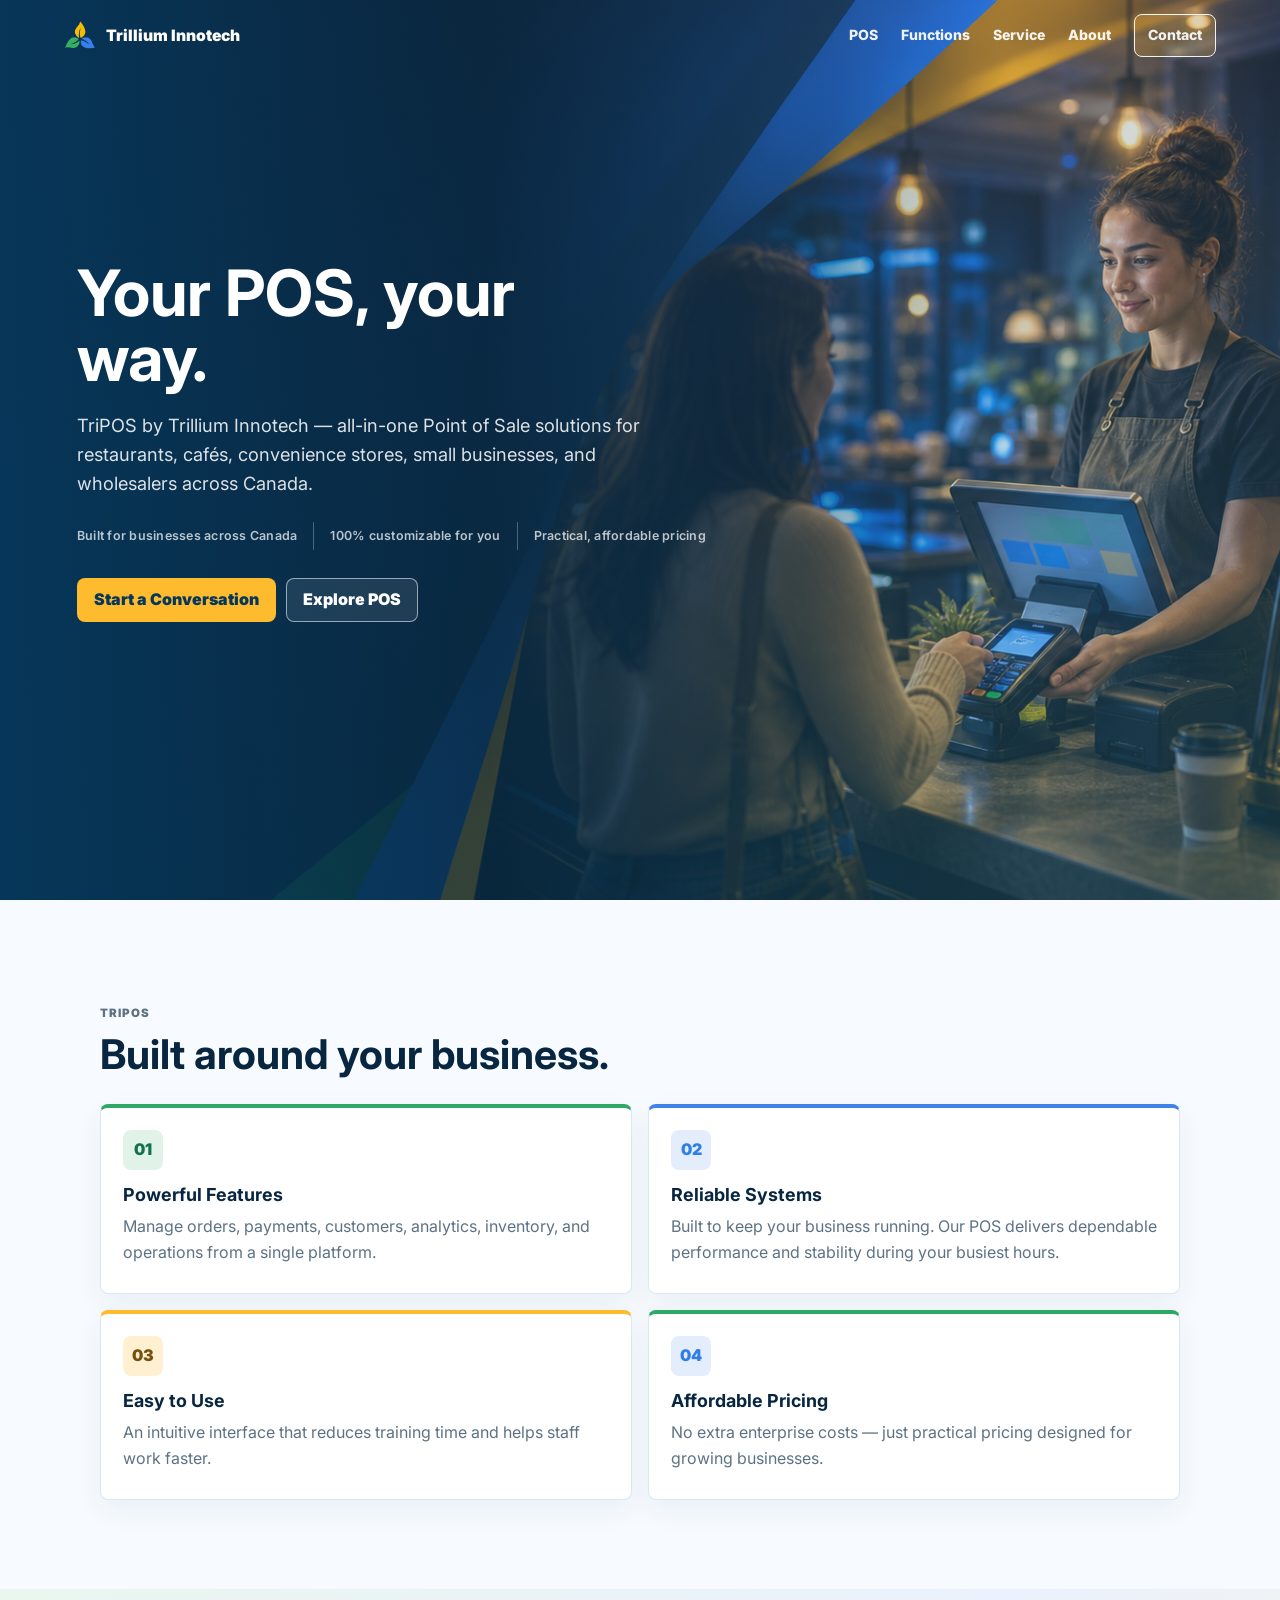
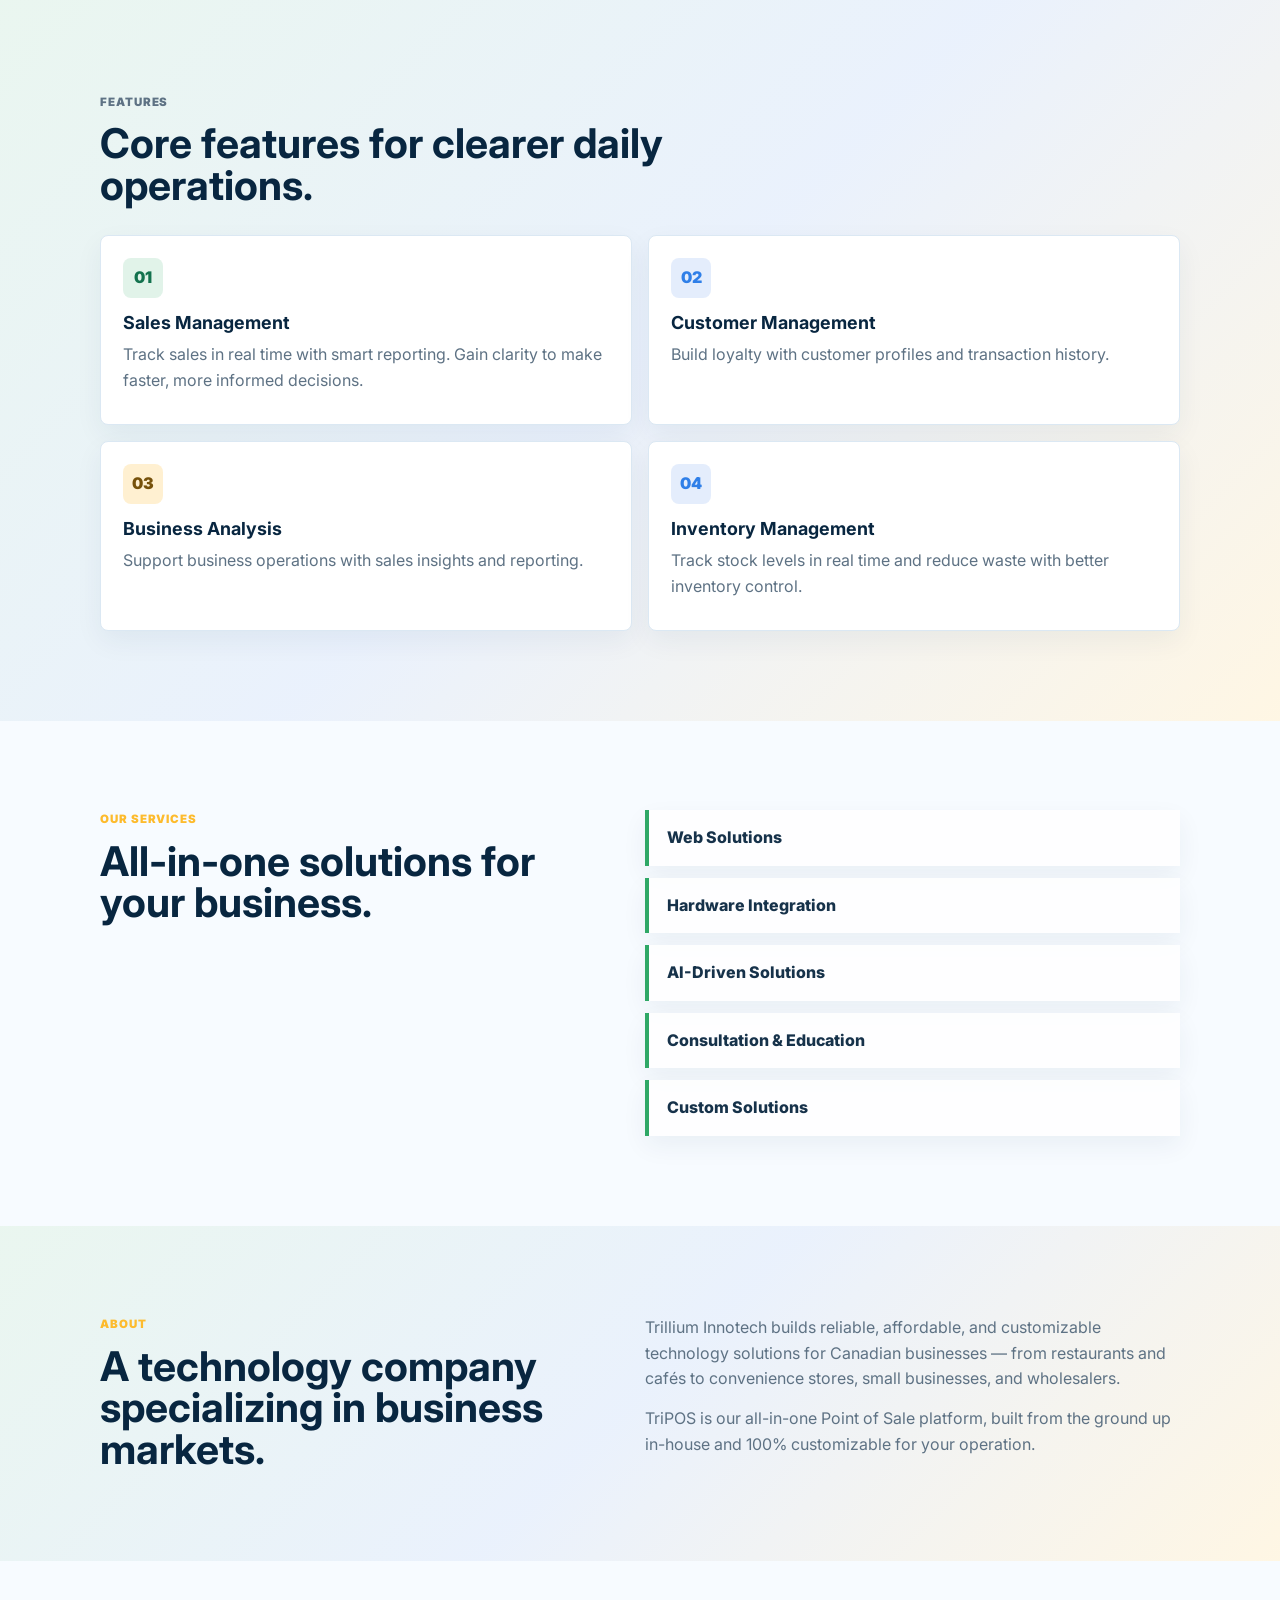
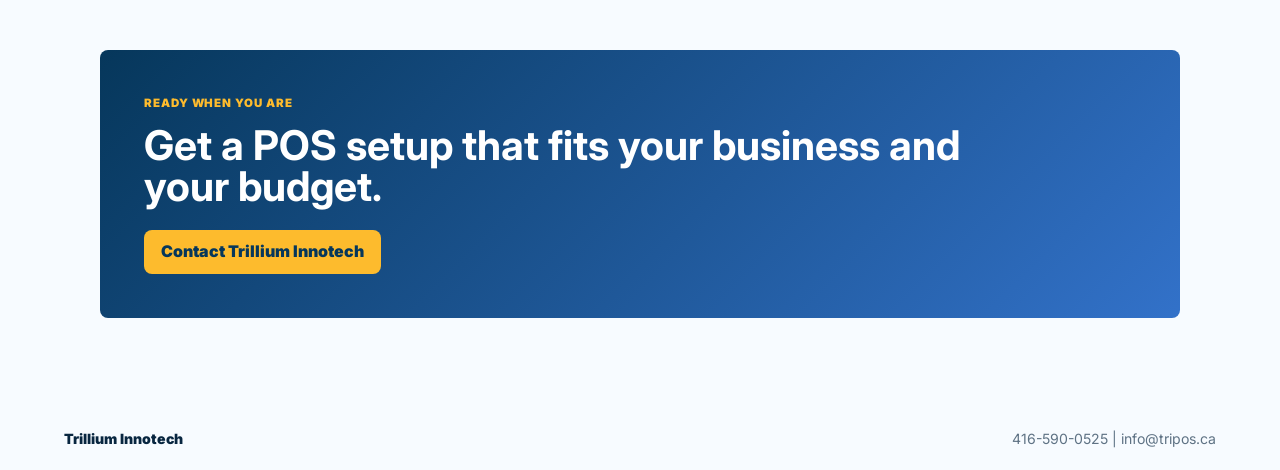
==== commit c193679a: "feat: update the logo" ====
--- a/index.html
+++ b/index.html
@@ -8,6 +8,7 @@
     <link rel="preconnect" href="https://fonts.googleapis.com">
     <link rel="preconnect" href="https://fonts.gstatic.com" crossorigin>
     <link href="https://fonts.googleapis.com/css2?family=Inter:wght@400;500;600;700;800;900&display=swap" rel="stylesheet">
+    <link rel="icon" type="image/png" href="assets/logo_remove_bg.png">
     <link rel="stylesheet" href="styles.css">
   </head>
   <body>
@@ -148,7 +149,7 @@
 
     <footer class="footer">
       <span>Trillium Innotech</span>
-      <span>000-000-0000 | info@tripos.ca</span>
+      <span>416-590-0525 | info@tripos.ca</span>
     </footer>
 
     <script src="script.js"></script>
--- a/styles.css
+++ b/styles.css
@@ -107,6 +107,7 @@
 .header-logo {
   height: 32px;
   width: auto;
+  max-width: none;
   display: block;
 }
 
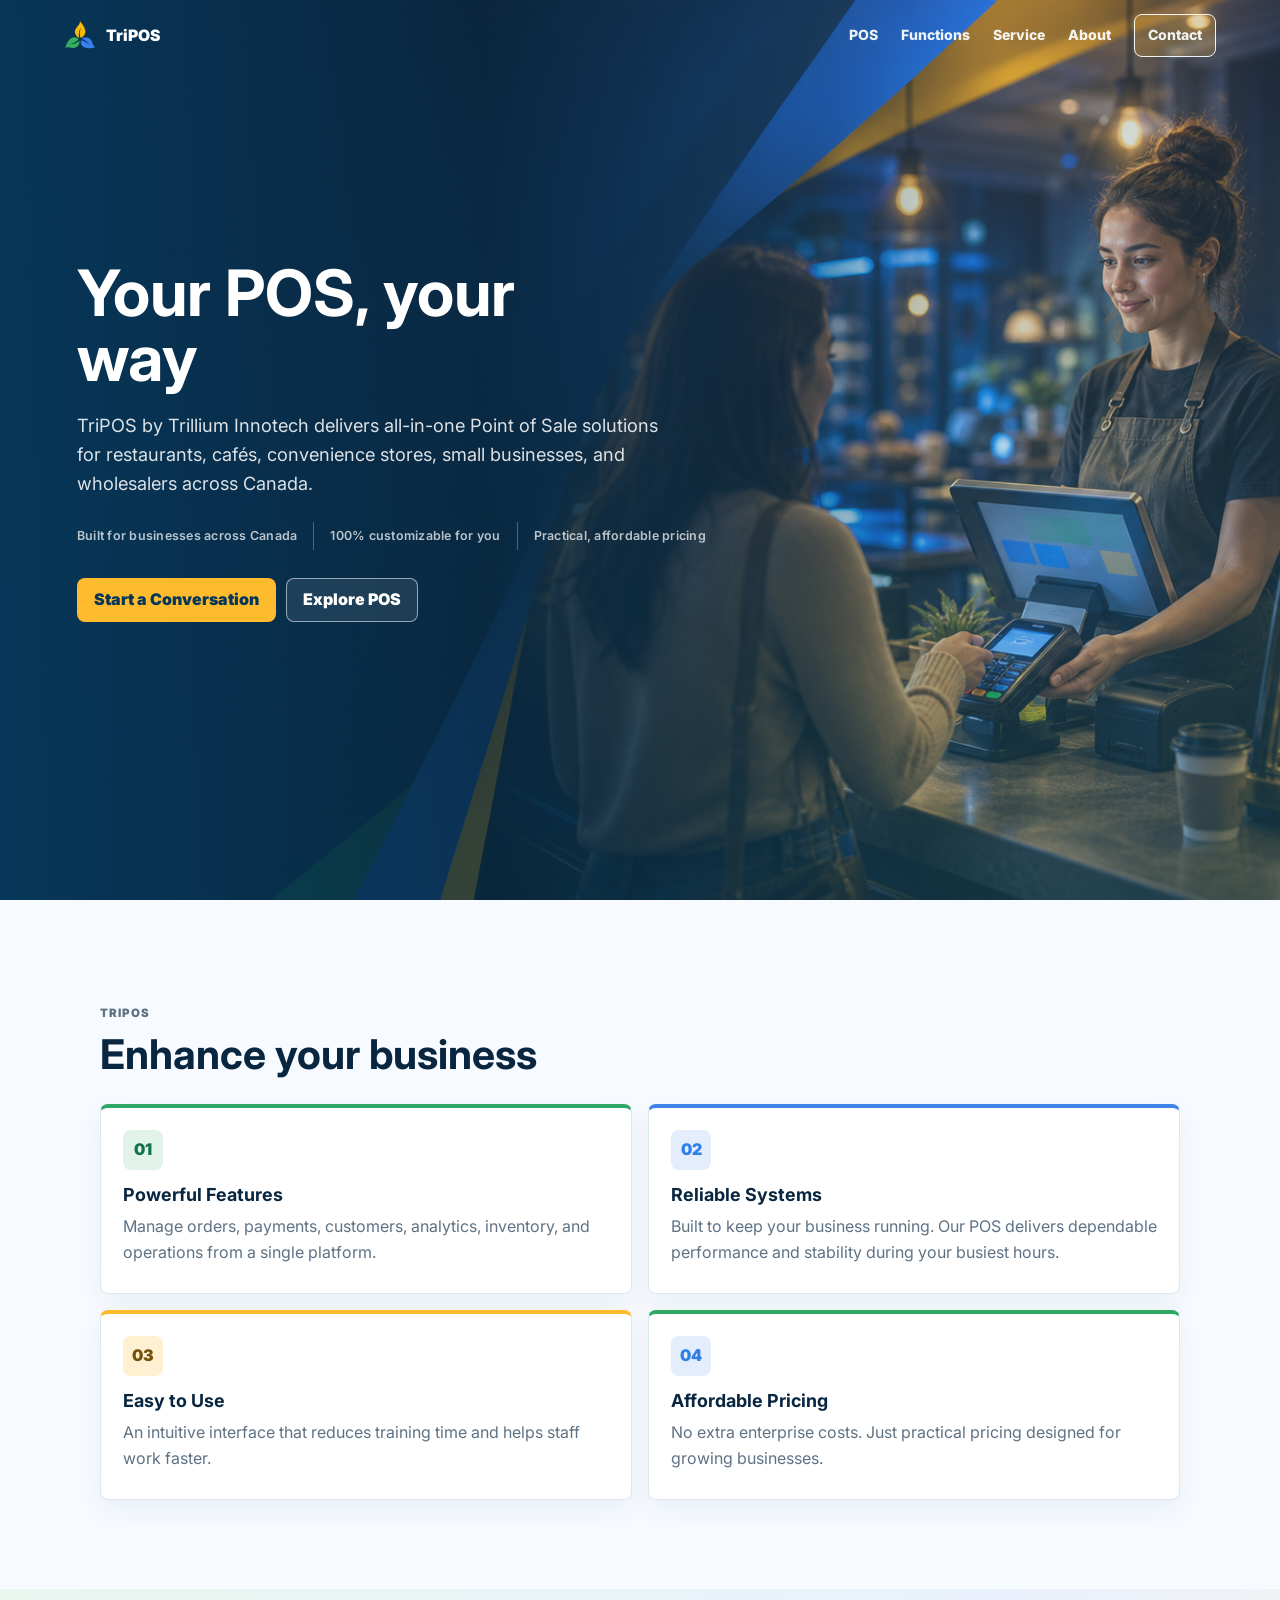
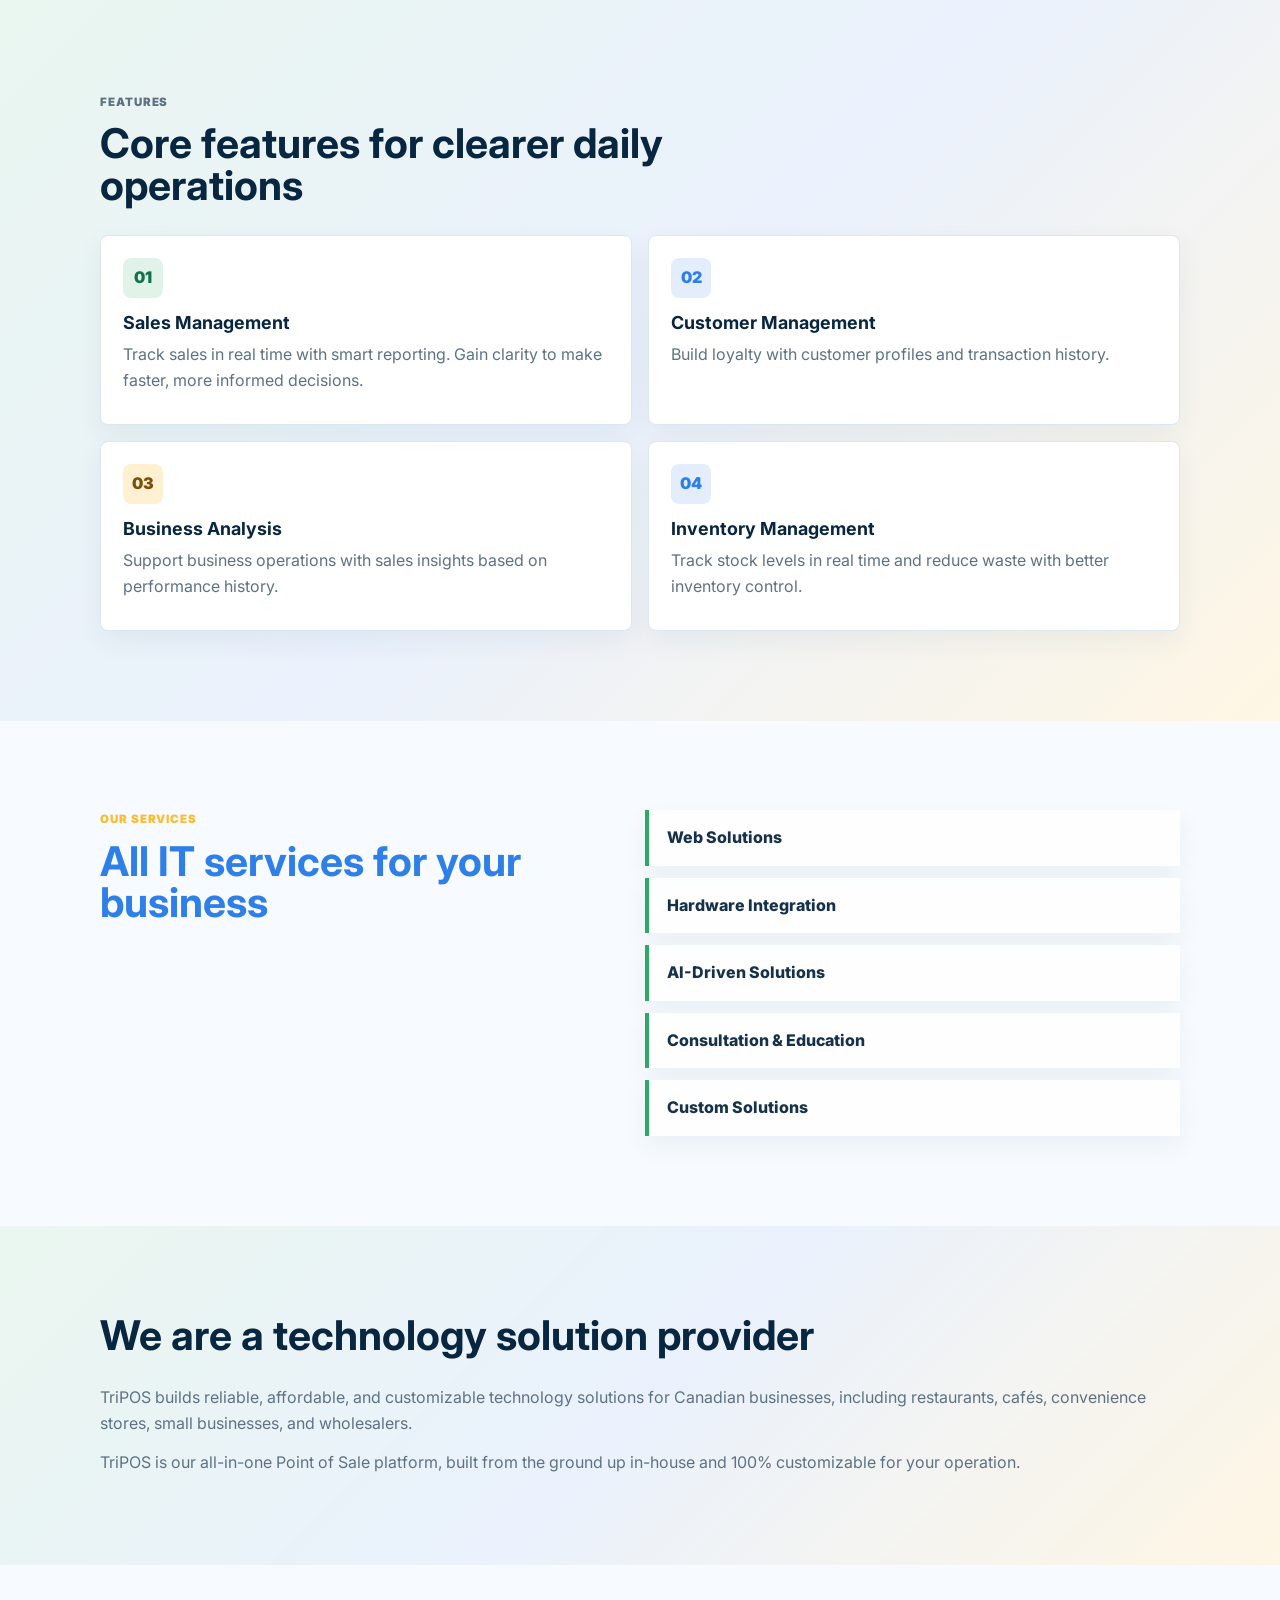
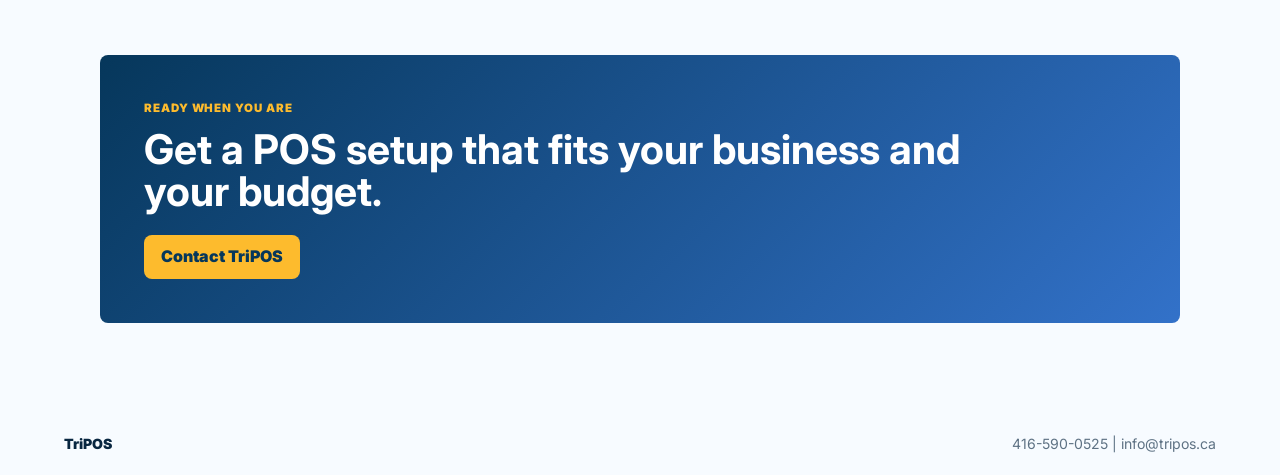
==== commit 3051be15: "feat: add hover descriptions to services, restyle about section, remove em dashes - Services check-l" ====
--- a/index.html
+++ b/index.html
@@ -3,8 +3,8 @@
   <head>
     <meta charset="utf-8">
     <meta name="viewport" content="width=device-width, initial-scale=1">
-    <meta name="description" content="Trillium Innotech Canada delivers custom POS solutions for Canadian restaurants, cafes, and retail businesses.">
-    <title>Trillium Innotech Canada | Your POS, Your Way</title>
+    <meta name="description" content="TriPOS Canada delivers custom POS solutions for Canadian restaurants, cafes, and retail businesses.">
+    <title>TriPOS Canada | Your POS, Your Way</title>
     <link rel="preconnect" href="https://fonts.googleapis.com">
     <link rel="preconnect" href="https://fonts.gstatic.com" crossorigin>
     <link href="https://fonts.googleapis.com/css2?family=Inter:wght@400;500;600;700;800;900&display=swap" rel="stylesheet">
@@ -13,9 +13,9 @@
   </head>
   <body>
     <header class="site-header" data-header>
-      <a class="brand" href="index.html" aria-label="Trillium Innotech home">
-        <img src="assets/logo_remove_bg.png" alt="Trillium Innotech" class="header-logo" aria-hidden="true">
-        <span>Trillium Innotech</span>
+      <a class="brand" href="index.html" aria-label="TriPOS home">
+        <img src="assets/logo_remove_bg.png" alt="TriPOS" class="header-logo" aria-hidden="true">
+        <span>TriPOS</span>
       </a>
       <nav class="nav" aria-label="Primary navigation">
         <a href="pos.html">POS</a>
@@ -31,9 +31,9 @@
         <img class="hero-image" src="assets/pos-hero.png" alt="Cafe checkout payment moment with POS technology">
         <div class="hero-overlay" aria-hidden="true"></div>
         <div class="hero-content">
-          <h1>Your POS, your way.</h1>
+          <h1>Your POS, your way</h1>
           <p class="hero-copy">
-            TriPOS by Trillium Innotech — all-in-one Point of Sale solutions for restaurants, cafés, convenience stores, small businesses, and wholesalers across Canada.
+            TriPOS by Trillium Innotech delivers all-in-one Point of Sale solutions for restaurants, cafés, convenience stores, small businesses, and wholesalers across Canada.
           </p>
           <div class="trust-strip" aria-label="Key commitments">
             <span>Built for businesses across Canada</span>
@@ -51,7 +51,7 @@
         <div class="section-inner">
           <div class="section-heading">
             <p class="eyebrow">TriPOS</p>
-            <h2>Built around your business.</h2>
+            <h2>Enhance your business</h2>
           </div>
           <div class="feature-layout">
             <article class="feature-card strong">
@@ -72,7 +72,7 @@
             <article class="feature-card strong">
               <span class="card-icon">04</span>
               <h3>Affordable Pricing</h3>
-              <p>No extra enterprise costs — just practical pricing designed for growing businesses.</p>
+              <p>No extra enterprise costs. Just practical pricing designed for growing businesses.</p>
             </article>
           </div>
         </div>
@@ -82,7 +82,7 @@
         <div class="section-inner">
           <div class="section-heading">
             <p class="eyebrow">Features</p>
-            <h2>Core features for clearer daily operations.</h2>
+            <h2>Core features for clearer daily operations</h2>
           </div>
           <div class="feature-layout">
             <article class="feature-card">
@@ -98,7 +98,7 @@
             <article class="feature-card">
               <span class="card-icon">03</span>
               <h3>Business Analysis</h3>
-              <p>Support business operations with sales insights and reporting.</p>
+              <p>Support business operations with sales insights based on performance history.</p>
             </article>
             <article class="feature-card">
               <span class="card-icon">04</span>
@@ -113,26 +113,40 @@
         <div class="section-inner split">
           <div>
             <p class="eyebrow">Our Services</p>
-            <h2>All-in-one solutions for your business.</h2>
+            <h2 style="color: var(--ocean);">All IT services for your business</h2>
           </div>
           <div class="check-list">
-            <p>Web Solutions</p>
-            <p>Hardware Integration</p>
-            <p>AI-Driven Solutions</p>
-            <p>Consultation &amp; Education</p>
-            <p>Custom Solutions</p>
+            <div class="check-item">
+              <p>Web Solutions</p>
+              <span class="check-desc">Custom websites and web applications tailored to your brand and business needs.</span>
+            </div>
+            <div class="check-item">
+              <p>Hardware Integration</p>
+              <span class="check-desc">Seamless setup and support for POS hardware, peripherals, and networking.</span>
+            </div>
+            <div class="check-item">
+              <p>AI-Driven Solutions</p>
+              <span class="check-desc">Smart automation and AI tools to streamline operations and boost efficiency.</span>
+            </div>
+            <div class="check-item">
+              <p>Consultation &amp; Education</p>
+              <span class="check-desc">Expert guidance and training to help your team get the most from your technology.</span>
+            </div>
+            <div class="check-item">
+              <p>Custom Solutions</p>
+              <span class="check-desc">Bespoke software and system builds designed around your unique workflow.</span>
+            </div>
           </div>
         </div>
       </section>
 
       <section class="section band">
-        <div class="section-inner split">
-          <div>
-            <p class="eyebrow">About</p>
-            <h2>A technology company specializing in business markets.</h2>
+        <div class="section-inner">
+          <div style="margin-bottom: 28px;">
+            <h2>We are a technology solution provider</h2>
           </div>
           <div class="body-copy">
-            <p>Trillium Innotech builds reliable, affordable, and customizable technology solutions for Canadian businesses — from restaurants and cafés to convenience stores, small businesses, and wholesalers.</p>
+            <p>TriPOS builds reliable, affordable, and customizable technology solutions for Canadian businesses, including restaurants, cafés, convenience stores, small businesses, and wholesalers.</p>
             <p>TriPOS is our all-in-one Point of Sale platform, built from the ground up in-house and 100% customizable for your operation.</p>
           </div>
         </div>
@@ -142,13 +156,13 @@
         <div class="section-inner cta-panel">
           <p class="eyebrow">Ready when you are</p>
           <h2>Get a POS setup that fits your business and your budget.</h2>
-          <a class="button primary" href="contact.html">Contact Trillium Innotech</a>
+          <a class="button primary" href="contact.html">Contact TriPOS</a>
         </div>
       </section>
     </main>
 
     <footer class="footer">
-      <span>Trillium Innotech</span>
+      <span>TriPOS</span>
       <span>416-590-0525 | info@tripos.ca</span>
     </footer>
 
--- a/styles.css
+++ b/styles.css
@@ -183,32 +183,6 @@
   font-size: clamp(1rem, 1.45vw, 1.14rem);
 }
 
-.logo-reserve {
-  display: inline-flex;
-  align-items: center;
-  gap: 10px;
-  margin-bottom: 24px;
-  padding: 8px 12px 8px 8px;
-  border: 1px solid rgba(255, 255, 255, 0.22);
-  border-radius: 8px;
-  background: rgba(255, 255, 255, 0.1);
-  color: rgba(255, 255, 255, 0.9);
-  backdrop-filter: blur(8px);
-}
-
-.hero-logo {
-  height: 48px;
-  width: auto;
-  display: block;
-}
-
-.logo-reserve-text {
-  color: rgba(255, 255, 255, 0.72);
-  font-size: 0.7rem;
-  font-weight: 800;
-  letter-spacing: 0.08em;
-  text-transform: uppercase;
-}
 
 .eyebrow {
   margin: 0 0 12px;
@@ -296,7 +270,6 @@
   color: var(--muted);
 }
 
-.pillar-grid,
 .feature-layout {
   display: grid;
   grid-template-columns: repeat(3, minmax(0, 1fr));
@@ -381,15 +354,36 @@
   gap: 12px;
 }
 
-.check-list p {
-  padding: 15px 18px;
+.check-item {
   border-left: 4px solid var(--aqua);
   background: rgba(255, 255, 255, 0.86);
   box-shadow: 0 10px 26px rgba(6, 55, 91, 0.06);
+  overflow: hidden;
+  cursor: default;
+}
+
+.check-list p {
+  padding: 15px 18px;
   color: var(--ink);
   font-weight: 800;
 }
 
+.check-desc {
+  display: block;
+  max-height: 0;
+  overflow: hidden;
+  padding: 0 18px;
+  color: var(--muted);
+  font-size: 0.86rem;
+  line-height: 1.5;
+  transition: max-height 300ms ease, padding 300ms ease;
+}
+
+.check-item:hover .check-desc {
+  max-height: 60px;
+  padding: 0 18px 14px;
+}
+
 .warranty-strip {
   display: grid;
   grid-template-columns: minmax(0, 0.9fr) minmax(0, 1.1fr);
@@ -403,23 +397,102 @@
   gap: 12px;
 }
 
-.warranty-list p {
+.warranty-section {
+  background: var(--navy);
+  padding: clamp(32px, 4vw, 48px) 0;
+}
+
+.warranty-section h2 {
+  color: var(--white);
+}
+
+.warranty-strip .eyebrow {
+  color: var(--gold);
+  font-size: 1rem;
+  font-weight: 800;
+  letter-spacing: 0.12em;
+}
+
+.warranty-intro {
+  display: flex;
+  flex-direction: column;
+  align-items: flex-start;
+}
+
+.warranty-stamp {
+  position: relative;
+  width: 200px;
+  aspect-ratio: 5 / 3;
+  margin-bottom: 24px;
+  border: 3px solid var(--gold);
+  border-radius: 10px;
+  display: flex;
+  flex-direction: column;
+  align-items: center;
+  justify-content: center;
+  gap: 4px;
+  color: var(--gold);
+  transform: rotate(-4deg);
+}
+
+.warranty-stamp::before {
+  content: '';
+  position: absolute;
+  inset: 8px;
+  border: 1px dashed var(--gold);
+  border-radius: 5px;
+  opacity: 0.5;
+}
+
+.stamp-label {
+  font-size: 0.8rem;
+  font-weight: 700;
+  letter-spacing: 0.25em;
+  text-transform: uppercase;
+  opacity: 0.75;
+}
+
+.stamp-check {
+  font-size: 2.8rem;
+  font-weight: 900;
+  line-height: 1;
+}
+
+.stamp-word {
+  font-size: 1.25rem;
+  font-weight: 900;
+  letter-spacing: 0.15em;
+  text-transform: uppercase;
+}
+
+.warranty-card {
   display: grid;
   gap: 6px;
   padding: 18px;
-  border: 1px solid var(--line);
+  border: 1px solid rgba(255, 255, 255, 0.12);
   border-radius: 8px;
-  background: rgba(255, 255, 255, 0.88);
-  box-shadow: 0 10px 26px rgba(6, 55, 91, 0.06);
-}
-
-.warranty-list strong {
-  color: var(--charcoal);
-}
-
-.warranty-list span {
-  color: var(--muted);
+  background: rgba(255, 255, 255, 0.06);
+}
+
+.warranty-card strong {
+  color: rgba(255, 255, 255, 0.75);
+  font-size: 0.8rem;
+  text-transform: uppercase;
+  letter-spacing: 0.08em;
+}
+
+.warranty-card > span {
+  color: var(--gold);
+  font-size: 1.5rem;
   font-weight: 800;
+  line-height: 1;
+}
+
+.warranty-card p {
+  margin-top: 6px;
+  color: rgba(255, 255, 255, 0.55);
+  font-size: 0.82rem;
+  line-height: 1.5;
 }
 
 .body-copy {
@@ -427,6 +500,87 @@
   gap: 14px;
   color: var(--muted);
   font-size: 1rem;
+}
+
+.about-trinity-section {
+  padding: clamp(28px, 3.5vw, 44px) 0;
+}
+
+.trinity-layout {
+  display: flex;
+  flex-direction: column;
+  align-items: center;
+  gap: clamp(16px, 2.5vw, 28px);
+}
+
+.trinity-logo-cell {
+  display: flex;
+  flex-direction: column;
+  align-items: center;
+  gap: 12px;
+}
+
+.trinity-logo {
+  width: clamp(120px, 16vw, 200px);
+  height: auto;
+}
+
+.trinity-tagline {
+  font-size: 1.1rem;
+  font-weight: 800;
+  color: var(--charcoal);
+  letter-spacing: 0.04em;
+}
+
+.trinity-cards {
+  display: grid;
+  grid-template-columns: repeat(3, minmax(0, 1fr));
+  gap: clamp(16px, 2.5vw, 28px);
+  width: 100%;
+}
+
+.trinity-value {
+  padding: 22px;
+  border: 1px solid var(--line);
+  border-radius: 12px;
+  background: var(--white);
+  box-shadow: 0 10px 28px rgba(6,55,91,0.06);
+}
+
+.trinity-value h3 {
+  margin-top: 10px;
+  font-size: 1.1rem;
+}
+
+.trinity-value p {
+  margin-top: 8px;
+  color: var(--muted);
+  line-height: 1.6;
+  font-size: 0.92rem;
+}
+
+.trinity-label {
+  display: inline-block;
+  font-size: 0.68rem;
+  font-weight: 800;
+  letter-spacing: 0.15em;
+  text-transform: uppercase;
+  padding: 3px 10px;
+  border-radius: 99px;
+}
+
+.trinity-people .trinity-label { background: rgba(253,187,45,0.2); color: #76510b; }
+.trinity-nature .trinity-label { background: rgba(47,168,102,0.15); color: var(--deep-teal); }
+.trinity-tech .trinity-label   { background: rgba(63,130,232,0.14); color: var(--ocean); }
+
+.trinity-people { border-top: 4px solid var(--gold); }
+.trinity-nature { border-top: 4px solid var(--aqua); }
+.trinity-tech   { border-top: 4px solid var(--blue-slate); }
+
+@media (max-width: 680px) {
+  .trinity-cards {
+    grid-template-columns: 1fr;
+  }
 }
 
 .cta-panel {
@@ -672,7 +826,6 @@
     padding-top: 48px;
   }
 
-  .pillar-grid,
   .feature-layout,
   .split,
   .contact-grid,
@@ -695,12 +848,7 @@
     font-size: 2.25rem;
   }
 
-  .logo-reserve {
-    align-items: flex-start;
-    flex-direction: column;
-  }
-
-  .hero-actions,
+.hero-actions,
   .button {
     width: 100%;
   }
